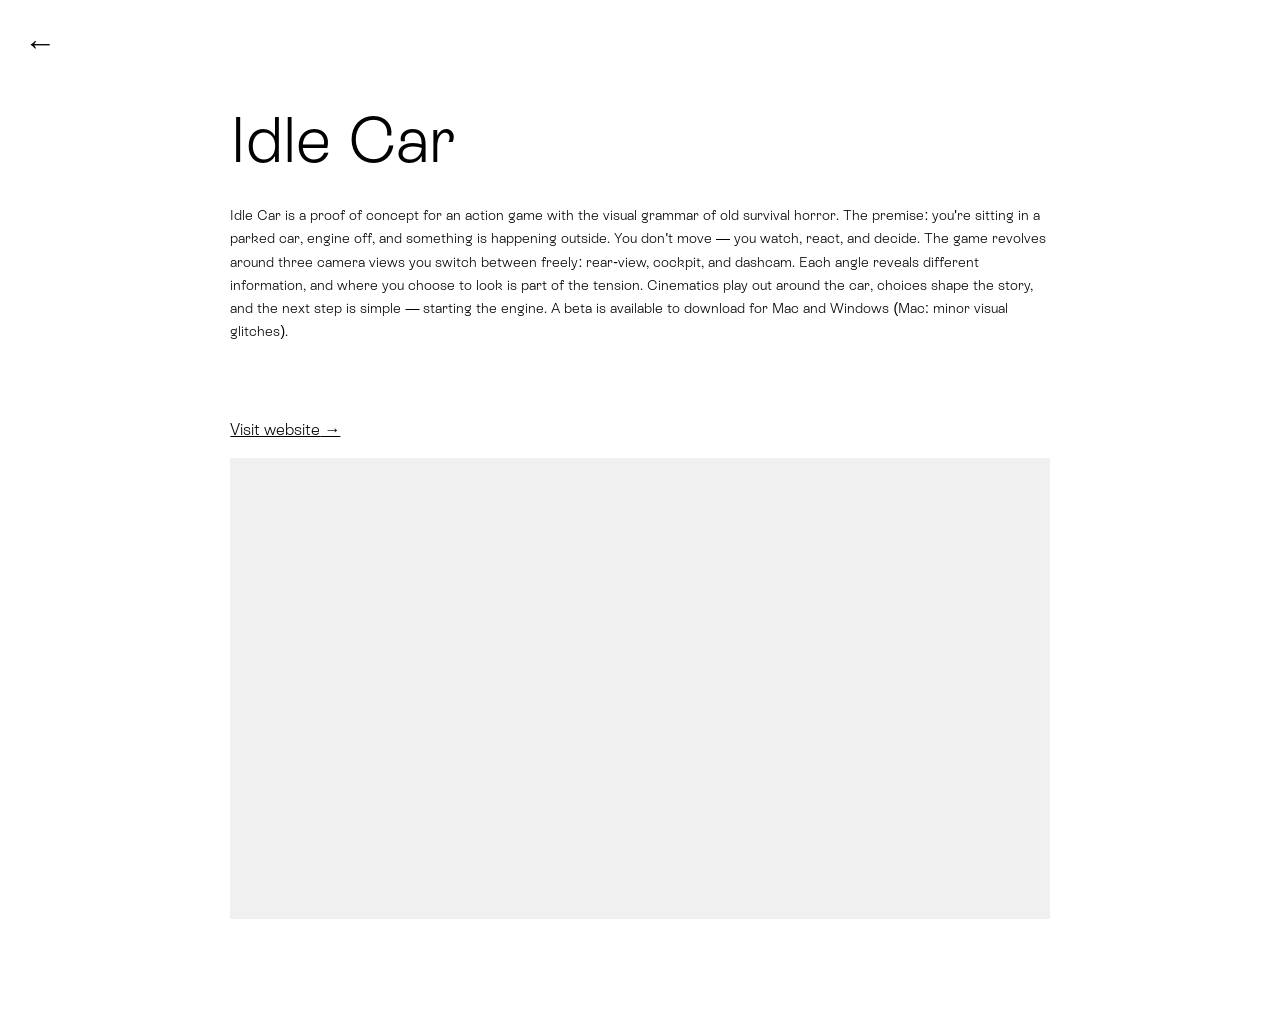
==== projects/idle-car.html @ 44e40497 "first commit" ====
<!DOCTYPE html>
<html lang="fr">
<head>
  <meta charset="UTF-8">
  <meta name="viewport" content="width=device-width, initial-scale=1.0">
  <title>Alexander Anhorn — Idle Car</title>
  <link rel="stylesheet" href="../css/style.css">
  <link rel="icon" type="image/x-icon" href="../favicon.ico">
  <link rel="icon" type="image/png" sizes="32x32" href="../favicon-32.png">
</head>
<body>
  <a class="back-link" href="../index.html">←</a>
  <div class="proj-page">
    <h1 class="proj-title">Idle Car</h1>
    <p class="proj-desc">Idle Car is a proof of concept for an action game with the visual grammar of old survival horror. The premise: you're sitting in a parked car, engine off, and something is happening outside. You don't move — you watch, react, and decide. The game revolves around three camera views you switch between freely: rear-view, cockpit, and dashcam. Each angle reveals different information, and where you choose to look is part of the tension. Cinematics play out around the car, choices shape the story, and the next step is simple — starting the engine. A beta is available to download for Mac and Windows (Mac: minor visual glitches).</p>
    <a class="visit-btn" data-i18n="visitSite" href="https://drive.google.com/drive/folders/1WmuGCr6IubR9xsegQspfVxIwwND_Ti1F?usp=sharing" target="_blank" rel="noopener">Download the game</a>
    <div class="video-wrap">
    <iframe src="https://www.youtube.com/embed/O0tAnjPHIWw" allow="accelerometer; autoplay; clipboard-write; encrypted-media; gyroscope; picture-in-picture" allowfullscreen></iframe>
  </div>
  </div>
  
  <script src="../js/carousel.js"></script>
  <script src="../js/proj-counter.js"></script>
  <script src="../js/lang.js"></script>
</body>
</html>
---- css/style.css ----
/* ============================================================
   FONTS — ES Rebond Grotesk
   ============================================================ */

@font-face {
  font-family: 'ESRebondGrotesk';
  src: url('../fonts/ESRebondGrotesqueTRIAL-Light-BF66189040e6001.otf') format('opentype');
  font-weight: 300;
  font-style: normal;
  font-display: block;
}

@font-face {
  font-family: 'ESRebondGrotesk';
  src: url('../fonts/ESRebondGrotesqueTRIAL-Regular-BF66189040b697b.otf') format('opentype');
  font-weight: 400;
  font-style: normal;
  font-display: block;
}

@font-face {
  font-family: 'ESRebondGrotesk';
  src: url('../fonts/ESRebondGrotesqueTRIAL-Bold-BF66189040400df.otf') format('opentype');
  font-weight: 700;
  font-style: normal;
  font-display: block;
}


/* ============================================================
   RESET
   ============================================================ */

*, *::before, *::after {
  box-sizing: border-box;
  margin: 0;
  padding: 0;
}

:root {
  --m:  24px;    /* marge latérale */
  --fs: 64px;    /* taille de base */
  --lh: 1.2;    /* interligne */
}


/* ============================================================
   BASE
   ============================================================ */

body {
  font-family: 'ESRebondGrotesk', -apple-system, BlinkMacSystemFont,
               'Helvetica Neue', Arial, sans-serif;
  font-size: var(--fs);
  line-height: var(--lh);
  font-weight: 300;
  color: #000;
  background: #fff;
  -webkit-font-smoothing: antialiased;
  -moz-osx-font-smoothing: grayscale;
  overflow-x: hidden;
}

a, button {
  font-family: inherit;
  font-size: inherit;
  line-height: inherit;
  font-weight: inherit;
  color: inherit;
  text-decoration: none;
  background: none;
  border: none;
  padding: 0;
  cursor: pointer;
  -webkit-tap-highlight-color: transparent;
}


/* ============================================================
   INDEX — ÉLÉMENTS FIXES HAUT GAUCHE
   ============================================================ */

#ui-top {
  position: fixed;
  top: 10vh;
  left: var(--m);
  z-index: 30;
  font-size: 32px;
  font-weight: 700;  /* Bold : Alexander Anhorn + work */
}

#ui-top a,
#ui-top button {
  display: block;
}

#ui-top a {
  font-weight: 300;
}

/* Bouton work + sign */
#work-btn {
  display: inline-flex;
  align-items: baseline;
  gap: 4px;
  font-weight: 700;
}

#sign {
  display: inline-block;
  transition: opacity 0.1s ease;
  font-weight: 700;
}


/* ============================================================
   INDEX — CONTACT FIXÉ BAS DROITE
   ============================================================ */

#contact {
  position: fixed;
  bottom: 11vh;
  right: var(--m);
  z-index: 30;
  font-size: 32px;
  font-weight: 300;
}



/* ============================================================
   INDEX — MASQUES (invisibles, servent uniquement au positionnement)
   ============================================================ */

.mask {
  position: fixed;
  left: 0;
  right: 0;
  z-index: 20;
  pointer-events: none;
}

.ui-line {
  position: fixed;
  left: var(--m);
  right: var(--m);
  height: 1px;
  background: #000;
  z-index: 25;
  pointer-events: none;
}

#mask-top {
  top: 0;
  background: linear-gradient(to bottom, #fff 88%, rgba(255,255,255,0) 100%);
}

#mask-bottom {
  bottom: 0;
  background: linear-gradient(to top, #fff 88%, rgba(255,255,255,0) 100%);
}


/* ============================================================
   INDEX — LISTE DE PROJETS
   (scrollable, non fixée, Regular)
   ============================================================ */

/* ============================================================
   LANDING CAROUSEL
   ============================================================ */

#landing-carousel {
  position: fixed;
  top: calc(50% + 4vh);
  left: 50%;
  transform: translate(-50%, -50%);
  width: 80vw;
  height: 50vh;
  z-index: 5;
  cursor: pointer;
}

.landing-slide {
  position: absolute;
  inset: 0;
  display: flex;
  justify-content: center;
  align-items: center;
  opacity: 0;
  transition: opacity 0.5s ease;
  pointer-events: none;
}

.landing-slide.active {
  opacity: 1;
  pointer-events: auto;
}

.landing-slide video {
  max-width: 100%;
  max-height: 100%;
  width: auto;
  height: auto;
  display: block;
  transition: max-width 0.4s ease, max-height 0.4s ease;
}

#landing-prev,
#landing-next {
  position: fixed;
  transform: translateY(-50%);
  font-size: 20px;
  font-weight: 300;
  color: #000;
  opacity: 0.3;
  z-index: 6;
  cursor: pointer;
  line-height: 1;
  transition: opacity 0.15s ease;
}
#landing-prev { left: var(--m); }
#landing-next { right: var(--m); }
#landing-prev:hover,
#landing-next:hover { opacity: 0.9; }

#landing-name {
  position: fixed;
  right: var(--m);
  font-size: 14px;
  font-weight: 300;
  z-index: 6;
  opacity: 0;
  transition: opacity 0.2s ease;
  pointer-events: none;
}

#list {
  display: none;
  font-size: 32px;
  font-weight: 300;
  position: relative;
  z-index: 10;
}

@keyframes proj-in {
  from { opacity: 0; transform: translateY(-10px); }
  to   { opacity: 1; transform: translateY(0); }
}

@keyframes proj-out {
  from { opacity: 1; transform: translateY(0); }
  to   { opacity: 0; transform: translateY(-10px); }
}

.proj {
  display: block;
  position: relative;
  padding: 0.08em var(--m) 0.08em calc(var(--m) + 1em);
  font-weight: 300;
  opacity: 0;
  background: #fff;
}

.proj::before {
  content: '';
  position: absolute;
  top: 0;
  left: calc(var(--m) + 1em);
  right: var(--m);
  height: 1px;
  background: #000;
}

.proj:first-child::before {
  display: none;
}

/* Sub-items inside categories */
.proj-sub {
  padding-left: calc(var(--m) + 2em);
}
.proj-sub::before {
  left: calc(var(--m) + 2em);
}
.proj-sub:first-child::before {
  display: none;
}

/* Category rows */
.cat-row {
  display: block;
}
.cat-btn {
  display: block;
  position: relative;
  width: 100%;
  text-align: left;
  padding: 0.08em var(--m) 0.08em calc(var(--m) + 1em);
  font-weight: 300;
  cursor: pointer;
  opacity: 0;
  background: #fff;
}
.cat-btn::before {
  content: '';
  position: absolute;
  top: 0;
  left: calc(var(--m) + 1em);
  right: var(--m);
  height: 1px;
  background: #000;
}
.cat-sign {
  font-weight: 300;
}
.cat-sub {
  overflow: hidden;
  height: 0;
}
.cat-btn.anim-in {
  animation: proj-in 0.15s ease both;
}
.cat-btn.anim-out {
  animation: proj-out 0.15s ease both;
}

/* ============================================================
   PAGES CATÉGORIE (video.html, interaction.html, identity.html)
   ============================================================ */
.cat-page .proj-page {
  scroll-margin-top: calc(3vh + 3rem);
}
.cat-page .proj-page + .proj-page {
  padding-top: 4rem;
  position: relative;
}
.cat-page .proj-page + .proj-page::before {
  content: '';
  position: absolute;
  top: 0;
  left: var(--m);
  right: var(--m);
  height: 1px;
  background: #000;
}
@media (min-width: 768px) {
  .cat-page .proj-page + .proj-page::before {
    left: 18vw;
    right: 18vw;
  }
}


.proj.anim-in {
  animation: proj-in 0.15s ease both;
}

.proj.anim-out {
  animation: proj-out 0.15s ease both;
}


/* ============================================================
   COMPTEUR & DATE
   ============================================================ */

#insta-label {
  position: fixed;
  top: 3vh;
  left: var(--m);
  font-size: 14px;
  font-weight: 300;
  z-index: 30;
  text-decoration: none;
  color: #000;
}

#location-label {
  position: fixed;
  top: 3vh;
  right: var(--m);
  font-size: 14px;
  font-weight: 300;
  z-index: 30;
}

#copyright {
  position: fixed;
  bottom: 3vh;
  left: var(--m);
  font-size: 14px;
  font-weight: 300;
  z-index: 30;
  pointer-events: none;
}

#lang-toggle {
  position: fixed;
  bottom: 3vh;
  right: var(--m);
  font-size: 14px;
  font-weight: 300;
  z-index: 30;
  letter-spacing: 0.03em;
}

#lang-toggle span {
  cursor: pointer;
  transition: opacity 0.15s ease;
}

#lang-toggle .lang-sep {
  cursor: default;
  opacity: 0.3;
}

/* ============================================================
   PAGE CONTACT
   ============================================================ */

.contact-body {
  font-size: 32px;
  font-weight: 300;
  line-height: var(--lh);
  padding: calc(10vh + 3rem) var(--m) 6vh calc(var(--m) + 1em);
}

.contact-status {
  margin-bottom: 1.5em;
}

.contact-link {
  display: block;
  color: #000;
  text-decoration: none;
}

.contact-link:hover {
  opacity: 0.55;
  transition: opacity 0.15s ease;
}


/* ============================================================
   PAGES INTÉRIEURES
   ============================================================ */

.back-link {
  position: fixed;
  top: 3vh;
  left: var(--m);
  font-size: 32px;
  font-weight: 300;
  color: #000;
  text-decoration: none;
  z-index: 10;
  line-height: 1;
}

/* ============================================================
   PAGES PROJET
   ============================================================ */

.proj-page {
  padding: calc(6vh + 3rem) var(--m) 6vh;
  max-width: 100%;
}

@media (min-width: 768px) {
  .proj-page {
    padding-left:  18vw;
    padding-right: 18vw;
  }
}


.proj-title {
  font-family: 'ESRebondGrotesk', -apple-system, BlinkMacSystemFont, sans-serif;
  font-size: var(--fs);
  font-weight: 300;
  line-height: var(--lh);
  margin-bottom: 0.4em;
}

.proj-desc {
  font-size: 14px;
  font-weight: 300;
  line-height: 1.65;
  width: 100%;
  margin-bottom: 2rem;
}

/* Vidéo YouTube 16:9 */
.video-wrap {
  position: relative;
  width: 100%;
  padding-bottom: 56.25%;
  margin-bottom: 2.5rem;
  background: #f0f0f0;
}

.video-wrap iframe {
  position: absolute;
  top: 0; left: 0;
  width: 100%; height: 100%;
  border: none;
}

/* Carousel */
.carousel {
  width: 100%;
  margin-bottom: 2.5rem;
  user-select: none;
  -webkit-user-select: none;
}

.carousel--compact {
  margin-top: -2rem;
  margin-bottom: 1rem;
}

.carousel-window {
  overflow: hidden;
  width: 100%;
  aspect-ratio: 4 / 3;
  background: #fff;
}

.carousel-track {
  display: flex;
  height: 100%;
  transition: transform 0.35s ease;
}

.carousel-track img,
.carousel-track video {
  min-width: 100%;
  width: 100%;
  height: 100%;
  display: block;
  object-fit: contain;
  pointer-events: none;
  -webkit-user-drag: none;
}

.carousel-controls {
  display: flex;
  justify-content: center;
  align-items: center;
  gap: 1rem;
  margin-top: 0.6rem;
}

.carousel-btn {
  background: none;
  border: none;
  cursor: pointer;
  font-family: inherit;
  font-size: 18px;
  font-weight: 300;
  padding: 0;
  color: #000;
  -webkit-tap-highlight-color: transparent;
}

.carousel-counter {
  font-size: 14px;
  font-weight: 300;
}

/* Bouton visiter le site */
.visit-btn {
  display: inline-block;
  margin-bottom: 1.2rem;
  font-size: 16px;
  font-weight: 300;
  color: #000;
  text-decoration: underline;
}

.visit-btn::after {
  content: ' →';
}


/* ============================================================
   RESPONSIVE
   ============================================================ */

/* ============================================================
   HOVER LABELS (desktop uniquement)
   ============================================================ */
@media (min-width: 769px) {
  .proj[data-label]::after,
  .cat-btn[data-label]::after {
    content: attr(data-label);
    position: absolute;
    right: var(--m);
    top: 50%;
    transform: translateY(-50%);
    font-size: 14px;
    font-weight: 300;
    letter-spacing: 0.03em;
    opacity: 0;
    transition: opacity 0.15s ease;
    pointer-events: none;
    white-space: nowrap;
  }
  .proj[data-label]:hover::after,
  .cat-btn[data-label]:hover::after {
    opacity: 1;
  }
}


/* ============================================================
   RESPONSIVE
   ============================================================ */
@media (max-width: 768px) {
  :root {
    --m:  24px;
    --fs: 40px;
  }
}

@media (max-width: 480px) {
  :root {
    --m:  18px;
    --fs: 28px;
  }
}

@media (max-width: 390px) {
  :root {
    --m:  14px;
    --fs: 24px;
  }
}
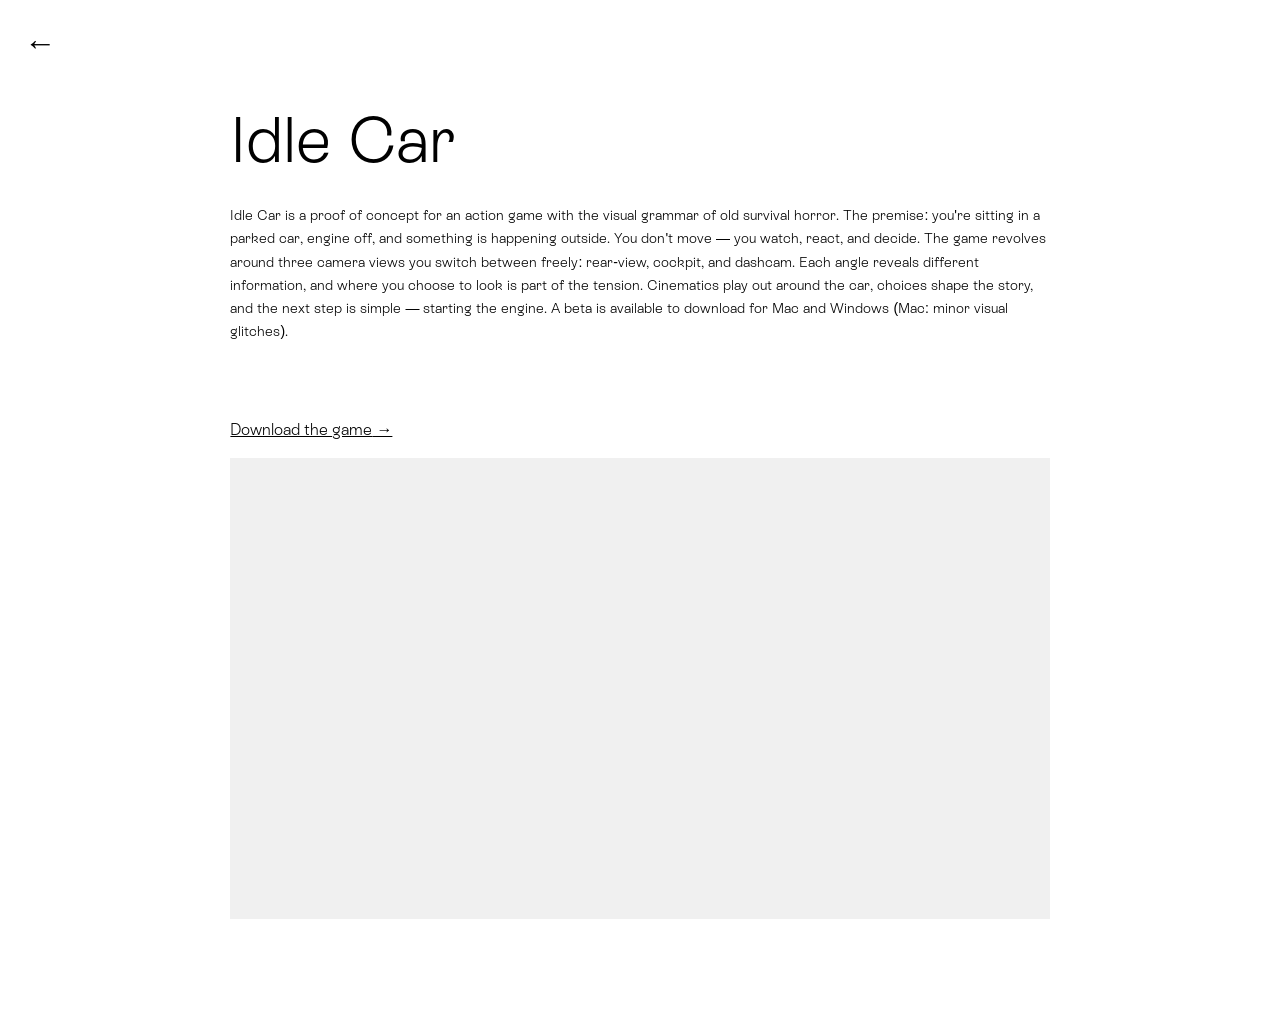
==== commit dcb27b17: "ok" ====
--- a/projects/idle-car.html
+++ b/projects/idle-car.html
@@ -13,7 +13,7 @@
   <div class="proj-page">
     <h1 class="proj-title">Idle Car</h1>
     <p class="proj-desc">Idle Car is a proof of concept for an action game with the visual grammar of old survival horror. The premise: you're sitting in a parked car, engine off, and something is happening outside. You don't move — you watch, react, and decide. The game revolves around three camera views you switch between freely: rear-view, cockpit, and dashcam. Each angle reveals different information, and where you choose to look is part of the tension. Cinematics play out around the car, choices shape the story, and the next step is simple — starting the engine. A beta is available to download for Mac and Windows (Mac: minor visual glitches).</p>
-    <a class="visit-btn" data-i18n="visitSite" href="https://drive.google.com/drive/folders/1WmuGCr6IubR9xsegQspfVxIwwND_Ti1F?usp=sharing" target="_blank" rel="noopener">Download the game</a>
+    <a class="visit-btn" href="https://drive.google.com/drive/folders/1WmuGCr6IubR9xsegQspfVxIwwND_Ti1F?usp=sharing" target="_blank" rel="noopener">Download the game</a>
     <div class="video-wrap">
     <iframe src="https://www.youtube.com/embed/O0tAnjPHIWw" allow="accelerometer; autoplay; clipboard-write; encrypted-media; gyroscope; picture-in-picture" allowfullscreen></iframe>
   </div>
--- a/css/style.css
+++ b/css/style.css
@@ -35,6 +35,8 @@
   box-sizing: border-box;
   margin: 0;
   padding: 0;
+  user-select: none;
+  -webkit-user-select: none;
 }
 
 :root {
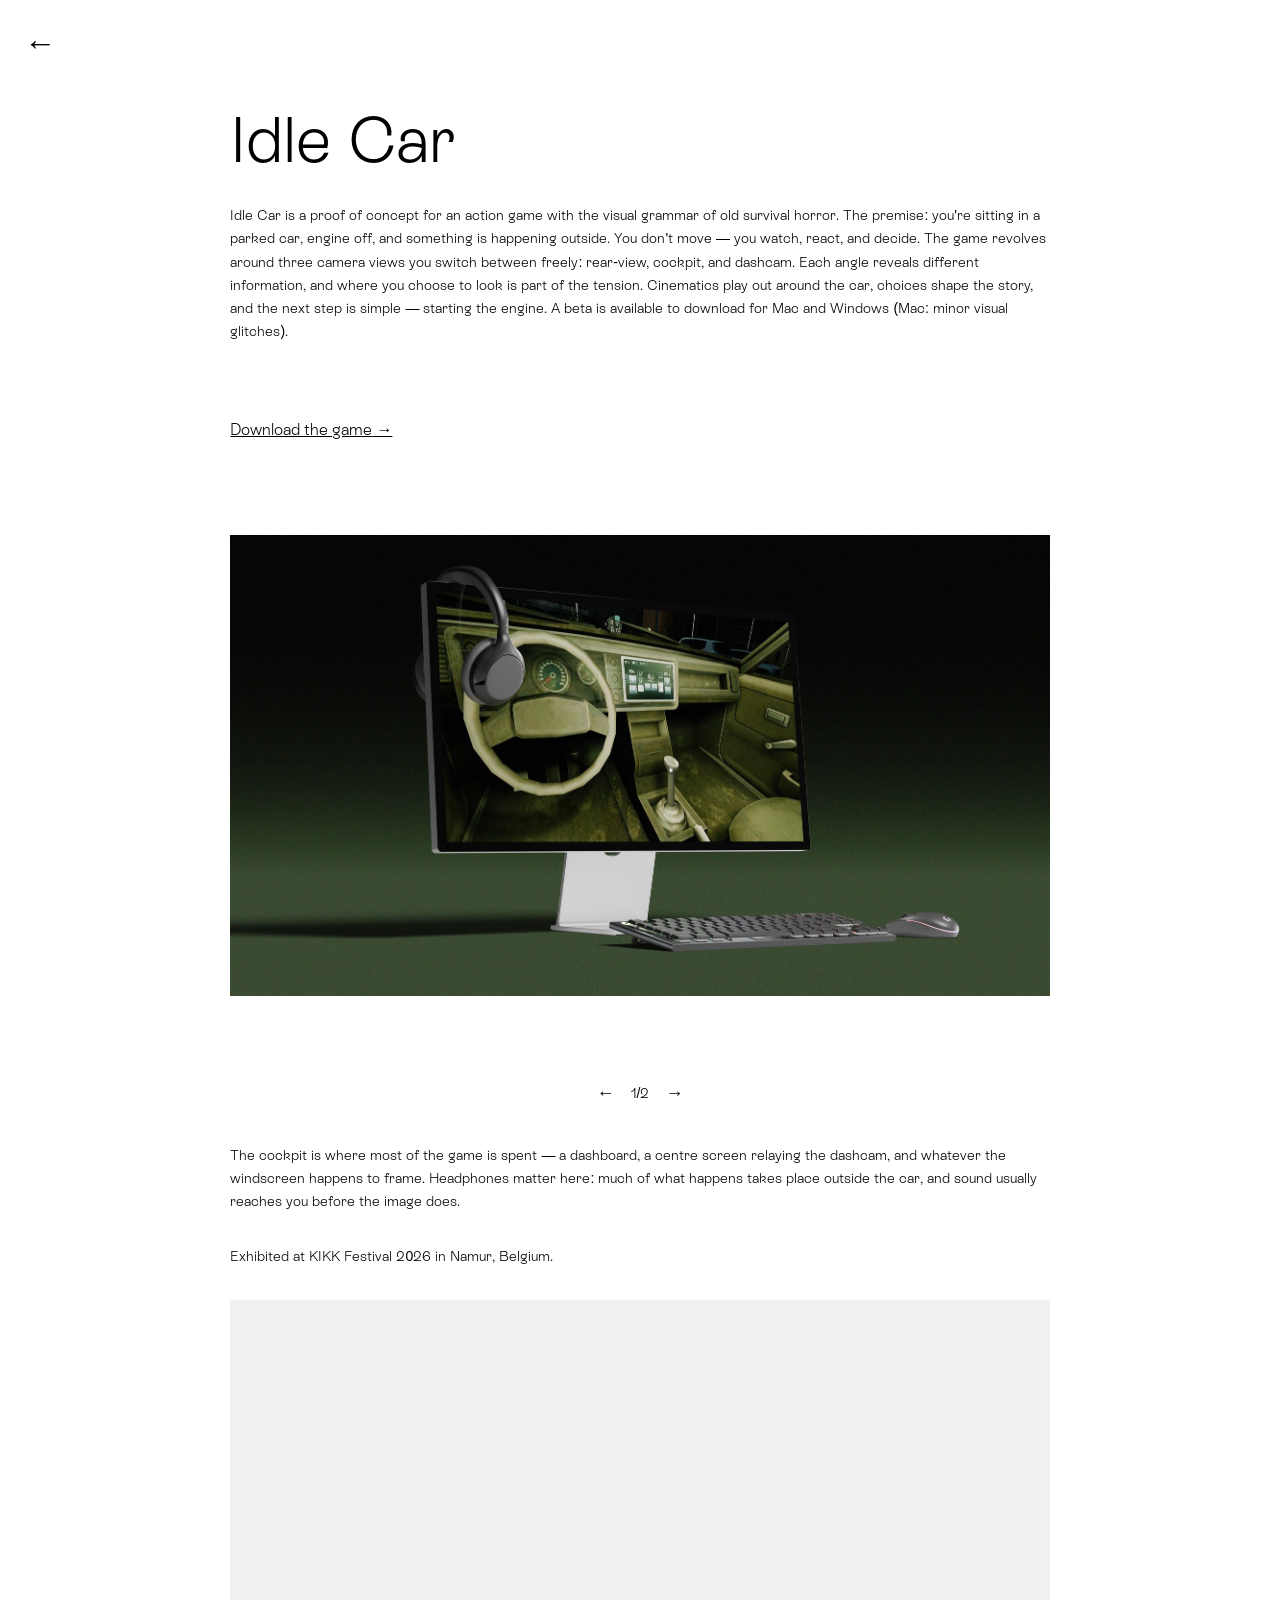
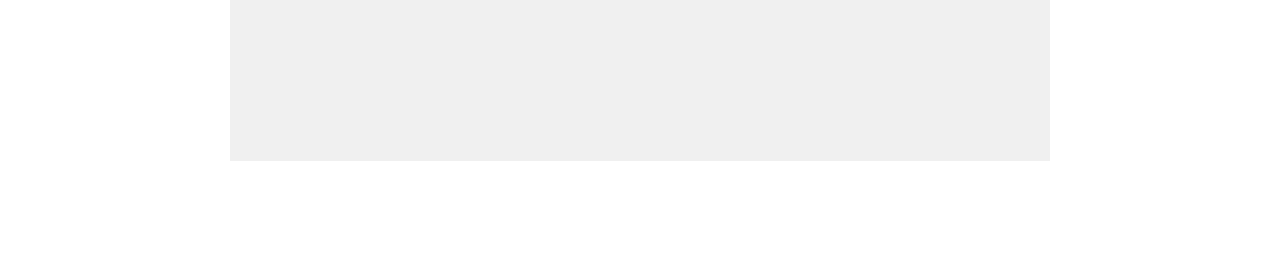
==== commit b472b611: "update" ====
--- a/projects/idle-car.html
+++ b/projects/idle-car.html
@@ -14,9 +14,23 @@
     <h1 class="proj-title">Idle Car</h1>
     <p class="proj-desc">Idle Car is a proof of concept for an action game with the visual grammar of old survival horror. The premise: you're sitting in a parked car, engine off, and something is happening outside. You don't move — you watch, react, and decide. The game revolves around three camera views you switch between freely: rear-view, cockpit, and dashcam. Each angle reveals different information, and where you choose to look is part of the tension. Cinematics play out around the car, choices shape the story, and the next step is simple — starting the engine. A beta is available to download for Mac and Windows (Mac: minor visual glitches).</p>
     <a class="visit-btn" href="https://drive.google.com/drive/folders/1WmuGCr6IubR9xsegQspfVxIwwND_Ti1F?usp=sharing" target="_blank" rel="noopener">Download the game</a>
+
+    <div class="carousel" data-folder="carouselIdleCar" data-files="idlecar1.jpg,idlecar2.jpg">
+      <div class="carousel-window"><div class="carousel-track"></div></div>
+      <div class="carousel-controls">
+        <button class="carousel-btn carousel-prev">←</button>
+        <span class="carousel-counter"></span>
+        <button class="carousel-btn carousel-next">→</button>
+      </div>
+    </div>
+
+    <p class="proj-desc">The cockpit is where most of the game is spent — a dashboard, a centre screen relaying the dashcam, and whatever the windscreen happens to frame. Headphones matter here: much of what happens takes place outside the car, and sound usually reaches you before the image does.</p>
+
+    <p class="proj-desc">Exhibited at KIKK Festival 2026 in Namur, Belgium.</p>
+
     <div class="video-wrap">
-    <iframe src="https://www.youtube.com/embed/O0tAnjPHIWw" allow="accelerometer; autoplay; clipboard-write; encrypted-media; gyroscope; picture-in-picture" allowfullscreen></iframe>
-  </div>
+      <iframe src="https://www.youtube.com/embed/O0tAnjPHIWw" allow="accelerometer; autoplay; clipboard-write; encrypted-media; gyroscope; picture-in-picture" allowfullscreen></iframe>
+    </div>
   </div>
   
   <script src="../js/carousel.js"></script>
--- a/css/style.css
+++ b/css/style.css
@@ -43,12 +43,27 @@
   --m:  24px;    /* marge latérale */
   --fs: 64px;    /* taille de base */
   --lh: 1.2;    /* interligne */
+  /* Remontée de Contact + sa ligne + son cache, pour que l'écart avec la
+     dernière ligne de la liste tombe sur le même rythme que les lignes.
+     Le cache et le padding de la liste suivent automatiquement (ils sont
+     déduits de la position réelle de la ligne). */
+  --contact-lift: 20px;
 }
 
 
 /* ============================================================
    BASE
    ============================================================ */
+
+/* Supprime le rebond élastique en bout de scroll.
+   Sur iOS, pendant ce rebond, position:fixed n'est pas réellement fixe : la
+   couche des éléments fixes se décolle du contenu, le cache part et la liste
+   reste, d'où les superpositions visibles en fin de course. Sans rebond,
+   le problème ne peut plus se produire. Bonus : désactive aussi le
+   tirer-pour-rafraîchir sur Android. */
+html, body {
+  overscroll-behavior-y: none;
+}
 
 body {
   font-family: 'ESRebondGrotesk', -apple-system, BlinkMacSystemFont,
@@ -86,14 +101,19 @@
   position: fixed;
   top: 10vh;
   left: var(--m);
+  right: var(--m);   /* pleine largeur : la ligne enfant s'étend d'un bord à l'autre */
   z-index: 30;
   font-size: 32px;
   font-weight: 700;  /* Bold : Alexander Anhorn + work */
+  pointer-events: none;  /* le bloc pleine largeur ne doit rien intercepter */
 }
 
 #ui-top a,
 #ui-top button {
   display: block;
+  width: -webkit-fit-content;
+  width: fit-content;    /* les liens restent à la largeur du texte */
+  pointer-events: auto;  /* mais restent cliquables */
 }
 
 #ui-top a {
@@ -119,13 +139,25 @@
    INDEX — CONTACT FIXÉ BAS DROITE
    ============================================================ */
 
-#contact {
-  position: fixed;
-  bottom: 11vh;
+#contact-wrap {
+  position: fixed;
+  bottom: calc(11vh + var(--contact-lift));
+  left: var(--m);
   right: var(--m);
   z-index: 30;
+  text-align: right;
+  pointer-events: none;
+  /* IMPÉRATIF : mêmes métriques que #contact. Sans ça le conteneur hérite
+     --fs (64px sur desktop) et sa ligne de texte fait 76.8px au lieu de 38.4px,
+     ce qui repousse la ligne ~38px trop haut. */
   font-size: 32px;
-  font-weight: 300;
+  line-height: var(--lh);
+}
+
+#contact {
+  font-size: 32px;
+  font-weight: 300;
+  pointer-events: auto;
 }
 
 
@@ -142,14 +174,19 @@
   pointer-events: none;
 }
 
+/* Les lignes sont des enfants de #ui-top et #contact-wrap.
+   Elles occupent toute la largeur de leur parent et suivent donc leurs
+   éléments dans la même frame, par construction. Aucun JavaScript n'intervient
+   dans leur position : il leur est impossible de se désynchroniser. */
 .ui-line {
-  position: fixed;
-  left: var(--m);
-  right: var(--m);
   height: 1px;
   background: #000;
-  z-index: 25;
   pointer-events: none;
+}
+
+/* Chevauche d'1px le haut du texte, comme le faisait l'ancien calcul JS */
+#line-contact {
+  margin-bottom: -1px;
 }
 
 #mask-top {
@@ -623,6 +660,10 @@
   :root {
     --m:  24px;
     --fs: 40px;
+    /* 30px - 43.5px (une rangée de liste) : Contact redescend d'un cran pour
+       que la liste fermée tienne dans l'écran, au lieu d'un micro-scroll de
+       ~40px. Le scroll ne s'active alors qu'à l'ouverture d'une catégorie. */
+    --contact-lift: -13.5px;   /* hérité par les paliers 480px et 390px */
   }
 }
 
